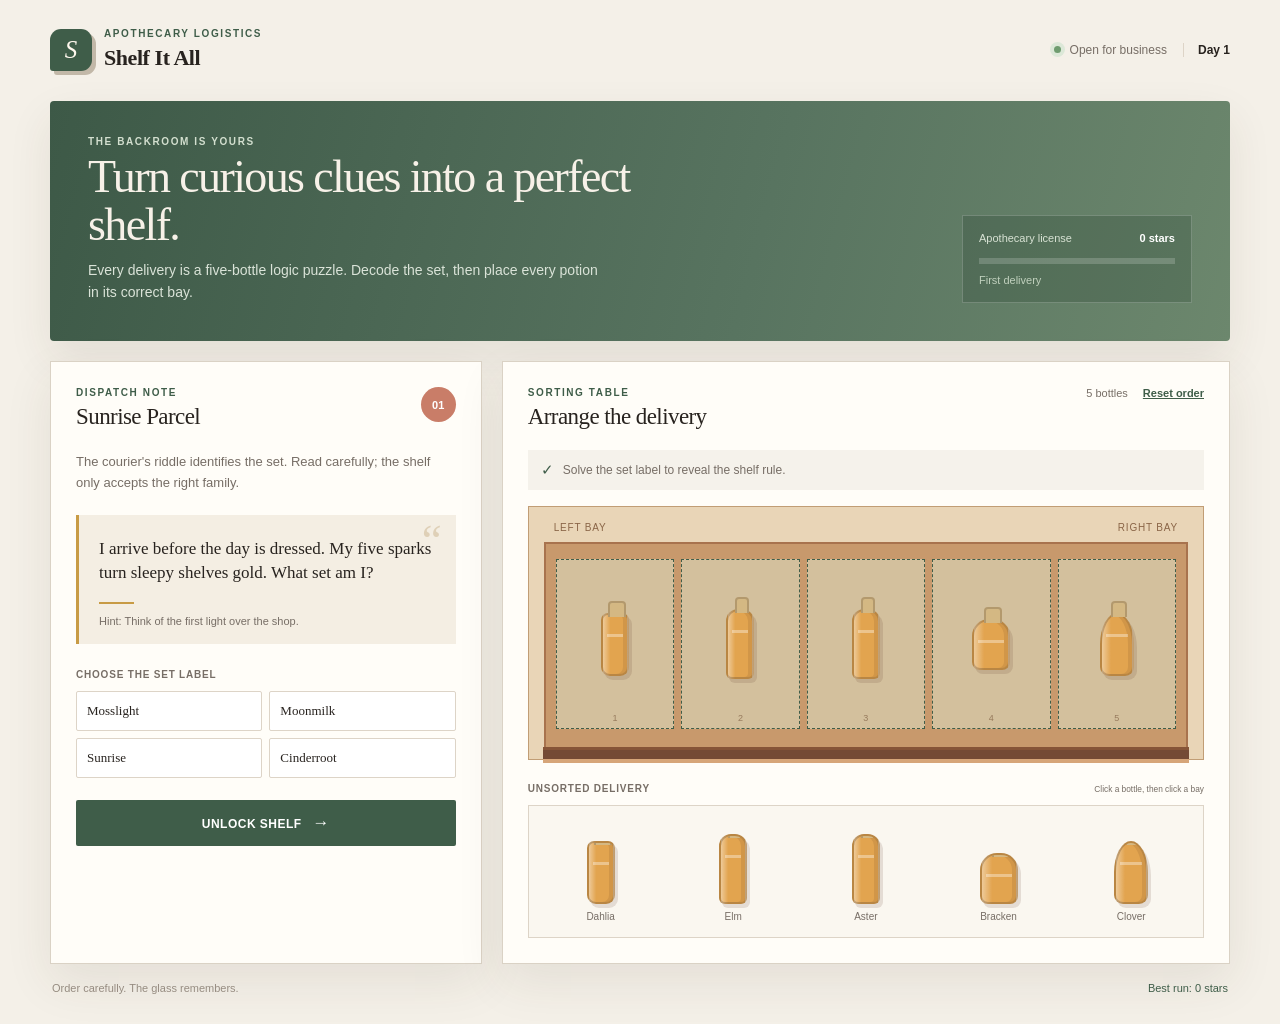
==== index.html @ c0764a6a "dsa" ====
<!doctype html>
<html lang="en">
<head>
	<meta charset="UTF-8">
	<meta name="viewport" content="width=device-width, initial-scale=1.0">
	<title>Shelf It All</title>
	<link rel="stylesheet" href="style.css">
</head>
<body>
	<main class="app-shell">
		<header class="topbar">
			<div class="brand-lockup"><div class="brand-mark" aria-hidden="true">S</div><div><p class="eyebrow">Apothecary logistics</p><h1>Shelf It All</h1></div></div>
			<div class="day-status"><span class="status-dot"></span><span>Open for business</span><strong id="day-label">Day 1</strong></div>
		</header>
		<section class="hero-strip">
			<div><p class="eyebrow">The backroom is yours</p><h2>Turn curious clues into a perfect shelf.</h2><p class="hero-copy">Every delivery is a five-bottle logic puzzle. Decode the set, then place every potion in its correct bay.</p></div>
			<div class="progress-card"><div class="progress-heading"><span>Apothecary license</span><strong id="score-label">0 stars</strong></div><div class="progress-track"><span id="progress-fill"></span></div><small id="progress-label">First delivery</small></div>
		</section>
		<section class="game-grid">
			<aside class="clue-panel panel">
				<div class="panel-heading"><div><p class="eyebrow">Dispatch note</p><h3 id="order-title">The Dawn Parcel</h3></div><span class="order-badge" id="order-badge">01</span></div>
				<p class="clue-intro">The courier's riddle identifies the set. Read carefully; the shelf only accepts the right family.</p>
				<div class="riddle-card"><span class="quote-mark">&#8220;</span><p id="riddle-text">Loading your first riddle...</p><span class="riddle-rule"></span><p class="riddle-hint" id="riddle-hint">Hint: every answer is a set label.</p></div>
				<div class="set-selector"><div class="section-label"><span>Choose the set label</span><span id="set-feedback" class="feedback"></span></div><div id="set-options" class="set-options"></div></div>
				<button class="primary-button" id="check-button" type="button">Unlock shelf <span>&rarr;</span></button><p class="message" id="game-message" role="status"></p>
			</aside>
			<section class="shelf-panel panel">
				<div class="shelf-heading"><div><p class="eyebrow">Sorting table</p><h3>Arrange the delivery</h3></div><div class="shelf-tools"><span id="bottle-count">5 bottles</span><button class="text-button" id="reset-button" type="button">Reset order</button></div></div>
				<div class="rule-strip"><span class="rule-icon">&#10003;</span><span id="rule-text">Solve the set label to reveal the shelf rule.</span></div>
				<div class="shelf-frame"><div class="shelf-topline"><span>Left bay</span><span>Right bay</span></div><div class="shelf-slots" id="shelf-slots"></div><div class="shelf-wood"></div></div>
				<div class="delivery-tray"><div class="tray-heading"><span>Unsorted delivery</span><small>Click a bottle, then click a bay</small></div><div class="bottle-tray" id="bottle-tray"></div></div>
			</section>
		</section>
		<footer class="footer-note"><span>Order carefully. The glass remembers.</span><span id="best-label">Best run: 0 stars</span></footer>
	</main>
	<script src="game.js"></script>
</body>
</html>
---- style.css ----
:root { --ink:#28231f; --muted:#776e66; --paper:#f4f0e8; --panel:#fffdf8; --line:#ddd4c7; --sage:#647b68; --sage-dark:#3f5d49; --gold:#c89b45; --rose:#c97d68; --wood-dark:#744a35; --shadow:0 18px 45px rgba(71,51,32,.09); }
* { box-sizing:border-box; }
body { margin:0; color:var(--ink); background:var(--paper); font-family:Georgia,'Times New Roman',serif; }
button { font:inherit; }
.app-shell { width:min(1180px,calc(100% - 40px)); margin:0 auto; padding:28px 0 30px; }
.topbar,.brand-lockup,.day-status,.progress-heading,.panel-heading,.shelf-heading,.shelf-tools,.section-label,.tray-heading,.footer-note { display:flex; align-items:center; }
.topbar { justify-content:space-between; padding-bottom:30px; }
.brand-lockup { gap:12px; }.brand-mark { width:42px;height:42px;display:grid;place-items:center;color:#fff8ee;background:var(--sage-dark);border-radius:11px 11px 11px 3px;font-size:25px;font-style:italic;box-shadow:4px 4px 0 #c2b8a8; }
.eyebrow { margin:0 0 5px;color:var(--sage-dark);font:700 10px/1.2 Arial,sans-serif;letter-spacing:.16em;text-transform:uppercase; } h1,h2,h3,p { margin-top:0; } h1 { margin:0;font-size:22px;letter-spacing:-.02em; }
.day-status { gap:9px;color:var(--muted);font:12px Arial,sans-serif; }.day-status strong { margin-left:7px;padding-left:14px;border-left:1px solid var(--line);color:var(--ink); }.status-dot { width:7px;height:7px;border-radius:50%;background:#6f9c6f;box-shadow:0 0 0 4px #dce8d8; }
.hero-strip { display:flex;justify-content:space-between;align-items:flex-end;gap:35px;padding:35px 38px 38px;border-radius:4px;color:#f7f1e8;background:linear-gradient(105deg,#3d5947,#587460 60%,#6c876d);box-shadow:var(--shadow); }.hero-strip .eyebrow { color:#d3dfcf; }
h2 { max-width:620px;margin-bottom:10px;font-size:clamp(28px,4vw,46px);font-weight:400;line-height:1.04;letter-spacing:-.035em; }.hero-copy { max-width:520px;margin-bottom:0;color:#dae3d8;font:14px/1.6 Arial,sans-serif; }
.progress-card { width:230px;padding:16px;border:1px solid rgba(255,255,255,.2);background:rgba(24,47,32,.2); }.progress-heading { justify-content:space-between;margin-bottom:14px;color:#d8e2d4;font:11px Arial,sans-serif; }.progress-heading strong { color:#fff; }.progress-track { height:6px;overflow:hidden;background:rgba(255,255,255,.18); }.progress-track span { display:block;width:0;height:100%;background:#e7be69;transition:width .5s ease; }.progress-card small { display:block;margin-top:10px;color:#c0d0bd;font:11px Arial,sans-serif; }
.game-grid { display:grid;grid-template-columns:minmax(280px,.83fr) minmax(500px,1.4fr);gap:20px;margin-top:20px; }.panel { padding:25px;background:var(--panel);border:1px solid rgba(203,192,176,.7);box-shadow:var(--shadow); }.panel-heading,.shelf-heading { justify-content:space-between;align-items:flex-start; } h3 { margin-bottom:0;font-size:23px;font-weight:400;letter-spacing:-.025em; }.order-badge { display:grid;place-items:center;width:35px;height:35px;color:#fff;border-radius:50%;background:var(--rose);font:700 11px Arial,sans-serif; }
.clue-intro { margin:22px 0;color:var(--muted);font:13px/1.55 Arial,sans-serif; }.riddle-card { position:relative;padding:22px 20px 17px;background:#f4eee3;border-left:3px solid var(--gold); }.quote-mark { position:absolute;top:3px;right:14px;color:#dfd0b7;font-size:45px;line-height:1; }.riddle-card p { position:relative;margin-bottom:16px;font-size:17px;line-height:1.45; }.riddle-rule { display:block;width:35px;height:2px;margin-bottom:11px;background:var(--gold); }.riddle-card .riddle-hint { margin:0;color:var(--muted);font:11px Arial,sans-serif; }
.set-selector { margin-top:25px; }.section-label { justify-content:space-between;margin-bottom:11px;color:var(--muted);font:700 10px Arial,sans-serif;letter-spacing:.08em;text-transform:uppercase; }.feedback { color:var(--sage-dark);font-size:10px; }.set-options { display:grid;grid-template-columns:repeat(2,1fr);gap:7px; }.set-option { padding:11px 10px;color:var(--ink);text-align:left;cursor:pointer;border:1px solid var(--line);border-radius:2px;background:#fff;font-size:13px;transition:border .2s,background .2s,transform .2s; }.set-option:hover { transform:translateY(-1px);border-color:var(--sage); }.set-option.selected { color:var(--sage-dark);border-color:var(--sage);background:#e8f0e6;box-shadow:inset 3px 0 var(--sage); }
.primary-button { width:100%;margin-top:22px;padding:13px 15px;color:#fff;cursor:pointer;border:0;border-radius:2px;background:var(--sage-dark);font:700 12px Arial,sans-serif;letter-spacing:.04em;text-transform:uppercase;transition:background .2s,transform .2s; }.primary-button span { margin-left:7px;font-size:17px; }.primary-button:hover { background:#314b3a;transform:translateY(-1px); }.message { min-height:17px;margin:12px 0 0;color:var(--rose);text-align:center;font:11px Arial,sans-serif; }
.shelf-tools { gap:15px;color:var(--muted);font:11px Arial,sans-serif; }.text-button { padding:0;color:var(--sage-dark);cursor:pointer;border:0;background:transparent;font:700 11px Arial,sans-serif;text-decoration:underline; }.rule-strip { display:flex;align-items:center;gap:9px;margin:20px 0 16px;padding:11px 13px;color:var(--muted);background:#f5f2eb;font:12px Arial,sans-serif; }.rule-icon { color:var(--sage-dark);font-size:15px; }
.shelf-frame { padding:15px 15px 0;background:#e9d5b7;border:1px solid #c19d75; }.shelf-topline { display:flex;justify-content:space-between;padding:0 10px 9px;color:#8a6547;font:10px Arial,sans-serif;letter-spacing:.08em;text-transform:uppercase; }.shelf-slots { display:grid;grid-template-columns:repeat(5,1fr);gap:7px;min-height:205px;padding:15px 10px 18px;background:#c8996c;border:2px solid #a8734e;border-bottom:0; }.shelf-slot { position:relative;display:flex;align-items:center;justify-content:center;min-width:0;border:1px dashed rgba(101,61,36,.46);background:rgba(255,239,210,.2); }.shelf-slot::after { content:attr(data-position);position:absolute;bottom:5px;color:rgba(102,65,40,.55);font:9px Arial,sans-serif; }.shelf-slot.active { border-color:var(--sage-dark);background:rgba(224,239,217,.45); }.shelf-wood { height:12px;margin:0 -1px;border-top:3px solid #865437;background:var(--wood-dark);box-shadow:0 4px 0 #d6a579; }
.delivery-tray { margin-top:23px; }.tray-heading { justify-content:space-between;margin-bottom:11px;color:var(--muted);font:700 10px Arial,sans-serif;letter-spacing:.08em;text-transform:uppercase; }.tray-heading small { font-weight:400;letter-spacing:0;text-transform:none; }.bottle-tray { display:grid;grid-template-columns:repeat(5,1fr);gap:9px;min-height:125px;padding:15px 10px 11px;border:1px solid var(--line);background:#faf7f0; }.bottle-card { display:flex;flex-direction:column;align-items:center;justify-content:flex-end;min-width:0;padding:5px 2px 3px;cursor:pointer;border:1px solid transparent;background:transparent;transition:transform .2s,border .2s,background .2s; }.bottle-card:hover,.bottle-card.selected { border-color:var(--gold);background:#fffaf0;transform:translateY(-3px); }.bottle-card span { max-width:100%;margin-top:7px;overflow:hidden;color:var(--muted);font:10px Arial,sans-serif;text-overflow:ellipsis;white-space:nowrap; }
.bottle { --liquid:#7b9b72;position:relative;width:28px;height:63px;border:2px solid rgba(63,45,34,.25);border-radius:7px 7px 9px 9px;background:linear-gradient(to right,rgba(255,255,255,.42),transparent 30%),var(--liquid);box-shadow:inset -4px 0 rgba(35,20,10,.09),3px 4px 0 rgba(80,45,24,.13); }.bottle::before { content:'';position:absolute;top:-14px;left:5px;width:14px;height:14px;border:2px solid rgba(63,45,34,.22);border-bottom:0;border-radius:4px 4px 0 0;background:#d4b883; }.bottle::after { content:'';position:absolute;top:19px;left:4px;right:4px;height:3px;background:rgba(255,255,255,.35); }.bottle.tall { height:70px;border-radius:12px 12px 6px 6px; }.bottle.tall::before { left:7px;width:10px; }.bottle.round { width:38px;height:51px;border-radius:17px 17px 8px 8px; }.bottle.round::before { left:10px;width:14px; }.bottle.pear { width:34px;height:63px;border-radius:50% 50% 9px 9px; }.bottle.pear::before { left:9px;width:12px; }
.footer-note { justify-content:space-between;padding:18px 2px 0;color:#968c81;font:11px Arial,sans-serif; }.footer-note span:last-child { color:var(--sage-dark); }.success-glow { animation:glow .8s ease; } @keyframes glow { 50% { box-shadow:0 0 0 5px rgba(200,155,69,.3),var(--shadow); } }
@media (max-width:800px) { .app-shell { width:min(100% - 24px,600px);padding-top:18px; }.hero-strip { display:block;padding:27px 24px; }.progress-card { width:100%;margin-top:25px; }.game-grid { grid-template-columns:1fr; }.topbar { padding-bottom:20px; } } @media (max-width:480px) { .day-status span:not(.status-dot) { display:none; }.panel { padding:18px; }.shelf-slots { min-height:170px;padding:10px 5px 18px;gap:4px; }.bottle-tray { gap:3px;padding-left:3px;padding-right:3px; }.bottle-card span { font-size:9px; }.footer-note { display:block;line-height:2; } }
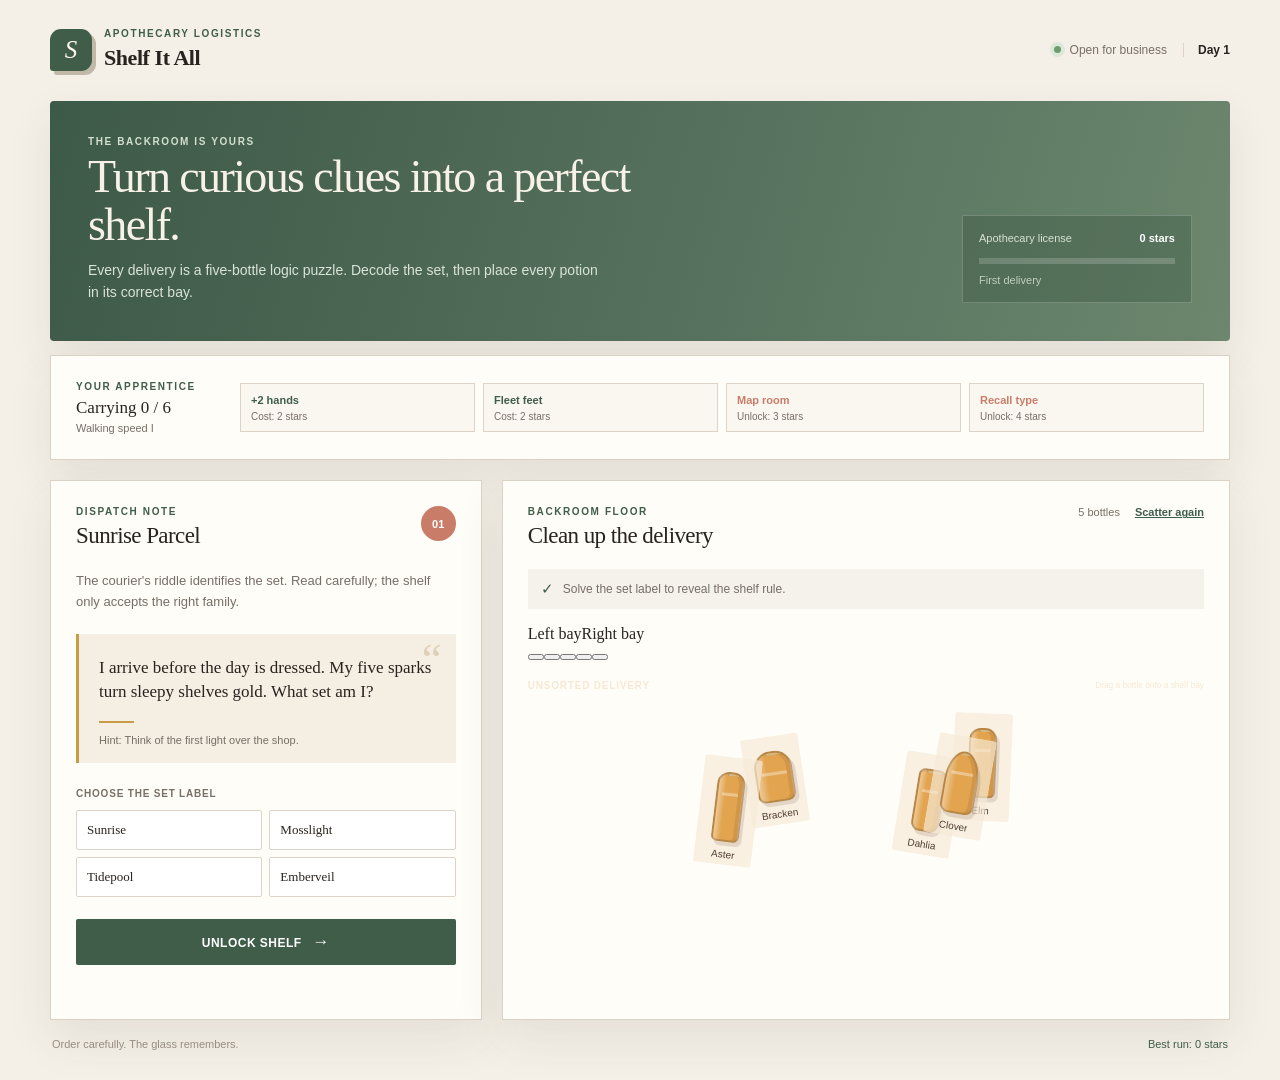
==== commit 44e423f9: "uh" ====
--- a/index.html
+++ b/index.html
@@ -16,6 +16,15 @@
 			<div><p class="eyebrow">The backroom is yours</p><h2>Turn curious clues into a perfect shelf.</h2><p class="hero-copy">Every delivery is a five-bottle logic puzzle. Decode the set, then place every potion in its correct bay.</p></div>
 			<div class="progress-card"><div class="progress-heading"><span>Apothecary license</span><strong id="score-label">0 stars</strong></div><div class="progress-track"><span id="progress-fill"></span></div><small id="progress-label">First delivery</small></div>
 		</section>
+		<section class="upgrade-bar panel">
+			<div class="player-readout"><p class="eyebrow">Your apprentice</p><strong id="carry-label">Carrying 0 / 6</strong><small id="speed-label">Walking speed I</small></div>
+			<div class="upgrade-actions">
+				<button class="upgrade-button" id="capacity-upgrade" type="button"><b>+2 hands</b><span>Cost: 2 stars</span></button>
+				<button class="upgrade-button" id="speed-upgrade" type="button"><b>Fleet feet</b><span>Cost: 2 stars</span></button>
+				<button class="upgrade-button locked" id="map-button" type="button"><b>Map room</b><span>Unlock: 3 stars</span></button>
+				<button class="upgrade-button locked" id="recall-button" type="button"><b>Recall type</b><span>Unlock: 4 stars</span></button>
+			</div>
+		</section>
 		<section class="game-grid">
 			<aside class="clue-panel panel">
 				<div class="panel-heading"><div><p class="eyebrow">Dispatch note</p><h3 id="order-title">The Dawn Parcel</h3></div><span class="order-badge" id="order-badge">01</span></div>
@@ -25,10 +34,13 @@
 				<button class="primary-button" id="check-button" type="button">Unlock shelf <span>&rarr;</span></button><p class="message" id="game-message" role="status"></p>
 			</aside>
 			<section class="shelf-panel panel">
-				<div class="shelf-heading"><div><p class="eyebrow">Sorting table</p><h3>Arrange the delivery</h3></div><div class="shelf-tools"><span id="bottle-count">5 bottles</span><button class="text-button" id="reset-button" type="button">Reset order</button></div></div>
+				<div class="shelf-heading"><div><p class="eyebrow">Backroom floor</p><h3>Clean up the delivery</h3></div><div class="shelf-tools"><span id="bottle-count">5 bottles</span><button class="text-button" id="reset-button" type="button">Scatter again</button></div></div>
 				<div class="rule-strip"><span class="rule-icon">&#10003;</span><span id="rule-text">Solve the set label to reveal the shelf rule.</span></div>
-				<div class="shelf-frame"><div class="shelf-topline"><span>Left bay</span><span>Right bay</span></div><div class="shelf-slots" id="shelf-slots"></div><div class="shelf-wood"></div></div>
-				<div class="delivery-tray"><div class="tray-heading"><span>Unsorted delivery</span><small>Click a bottle, then click a bay</small></div><div class="bottle-tray" id="bottle-tray"></div></div>
+				<div class="room-scene" id="room-scene">
+					<div class="wall-shelf"><div class="shelf-topline"><span>Left bay</span><span>Right bay</span></div><div class="shelf-slots" id="shelf-slots"></div><div class="shelf-wood"></div></div>
+					<div class="floor-label">Unsorted delivery <small>Drag a bottle onto a shelf bay</small></div>
+					<div class="bottle-tray" id="bottle-tray"></div>
+				</div>
 			</section>
 		</section>
 		<footer class="footer-note"><span>Order carefully. The glass remembers.</span><span id="best-label">Best run: 0 stars</span></footer>
--- a/style.css
+++ b/style.css
@@ -11,13 +11,14 @@
 .hero-strip { display:flex;justify-content:space-between;align-items:flex-end;gap:35px;padding:35px 38px 38px;border-radius:4px;color:#f7f1e8;background:linear-gradient(105deg,#3d5947,#587460 60%,#6c876d);box-shadow:var(--shadow); }.hero-strip .eyebrow { color:#d3dfcf; }
 h2 { max-width:620px;margin-bottom:10px;font-size:clamp(28px,4vw,46px);font-weight:400;line-height:1.04;letter-spacing:-.035em; }.hero-copy { max-width:520px;margin-bottom:0;color:#dae3d8;font:14px/1.6 Arial,sans-serif; }
 .progress-card { width:230px;padding:16px;border:1px solid rgba(255,255,255,.2);background:rgba(24,47,32,.2); }.progress-heading { justify-content:space-between;margin-bottom:14px;color:#d8e2d4;font:11px Arial,sans-serif; }.progress-heading strong { color:#fff; }.progress-track { height:6px;overflow:hidden;background:rgba(255,255,255,.18); }.progress-track span { display:block;width:0;height:100%;background:#e7be69;transition:width .5s ease; }.progress-card small { display:block;margin-top:10px;color:#c0d0bd;font:11px Arial,sans-serif; }
+.upgrade-bar { display:flex;align-items:center;justify-content:space-between;gap:24px;margin-top:14px;padding:15px 20px; }.player-readout { min-width:140px; }.player-readout strong { display:block;font-size:17px;font-weight:400; }.player-readout small { display:block;margin-top:4px;color:var(--muted);font:11px Arial,sans-serif; }.upgrade-actions { display:grid;grid-template-columns:repeat(4,1fr);gap:8px;width:100%; }.upgrade-button { min-height:49px;padding:8px 10px;text-align:left;cursor:pointer;border:1px solid var(--line);background:#faf7f0;transition:border .2s,transform .2s,background .2s; }.upgrade-button:hover:not(:disabled) { transform:translateY(-2px);border-color:var(--sage);background:#f0f5ed; }.upgrade-button b,.upgrade-button span { display:block; }.upgrade-button b { color:var(--sage-dark);font:700 11px Arial,sans-serif; }.upgrade-button span { margin-top:5px;color:var(--muted);font:10px Arial,sans-serif; }.upgrade-button:disabled { cursor:default;opacity:.6; }.upgrade-button.locked b { color:var(--rose); }.upgrade-button.unlocked { border-color:var(--sage);background:#e8f0e6; }
 .game-grid { display:grid;grid-template-columns:minmax(280px,.83fr) minmax(500px,1.4fr);gap:20px;margin-top:20px; }.panel { padding:25px;background:var(--panel);border:1px solid rgba(203,192,176,.7);box-shadow:var(--shadow); }.panel-heading,.shelf-heading { justify-content:space-between;align-items:flex-start; } h3 { margin-bottom:0;font-size:23px;font-weight:400;letter-spacing:-.025em; }.order-badge { display:grid;place-items:center;width:35px;height:35px;color:#fff;border-radius:50%;background:var(--rose);font:700 11px Arial,sans-serif; }
 .clue-intro { margin:22px 0;color:var(--muted);font:13px/1.55 Arial,sans-serif; }.riddle-card { position:relative;padding:22px 20px 17px;background:#f4eee3;border-left:3px solid var(--gold); }.quote-mark { position:absolute;top:3px;right:14px;color:#dfd0b7;font-size:45px;line-height:1; }.riddle-card p { position:relative;margin-bottom:16px;font-size:17px;line-height:1.45; }.riddle-rule { display:block;width:35px;height:2px;margin-bottom:11px;background:var(--gold); }.riddle-card .riddle-hint { margin:0;color:var(--muted);font:11px Arial,sans-serif; }
 .set-selector { margin-top:25px; }.section-label { justify-content:space-between;margin-bottom:11px;color:var(--muted);font:700 10px Arial,sans-serif;letter-spacing:.08em;text-transform:uppercase; }.feedback { color:var(--sage-dark);font-size:10px; }.set-options { display:grid;grid-template-columns:repeat(2,1fr);gap:7px; }.set-option { padding:11px 10px;color:var(--ink);text-align:left;cursor:pointer;border:1px solid var(--line);border-radius:2px;background:#fff;font-size:13px;transition:border .2s,background .2s,transform .2s; }.set-option:hover { transform:translateY(-1px);border-color:var(--sage); }.set-option.selected { color:var(--sage-dark);border-color:var(--sage);background:#e8f0e6;box-shadow:inset 3px 0 var(--sage); }
 .primary-button { width:100%;margin-top:22px;padding:13px 15px;color:#fff;cursor:pointer;border:0;border-radius:2px;background:var(--sage-dark);font:700 12px Arial,sans-serif;letter-spacing:.04em;text-transform:uppercase;transition:background .2s,transform .2s; }.primary-button span { margin-left:7px;font-size:17px; }.primary-button:hover { background:#314b3a;transform:translateY(-1px); }.message { min-height:17px;margin:12px 0 0;color:var(--rose);text-align:center;font:11px Arial,sans-serif; }
 .shelf-tools { gap:15px;color:var(--muted);font:11px Arial,sans-serif; }.text-button { padding:0;color:var(--sage-dark);cursor:pointer;border:0;background:transparent;font:700 11px Arial,sans-serif;text-decoration:underline; }.rule-strip { display:flex;align-items:center;gap:9px;margin:20px 0 16px;padding:11px 13px;color:var(--muted);background:#f5f2eb;font:12px Arial,sans-serif; }.rule-icon { color:var(--sage-dark);font-size:15px; }
-.shelf-frame { padding:15px 15px 0;background:#e9d5b7;border:1px solid #c19d75; }.shelf-topline { display:flex;justify-content:space-between;padding:0 10px 9px;color:#8a6547;font:10px Arial,sans-serif;letter-spacing:.08em;text-transform:uppercase; }.shelf-slots { display:grid;grid-template-columns:repeat(5,1fr);gap:7px;min-height:205px;padding:15px 10px 18px;background:#c8996c;border:2px solid #a8734e;border-bottom:0; }.shelf-slot { position:relative;display:flex;align-items:center;justify-content:center;min-width:0;border:1px dashed rgba(101,61,36,.46);background:rgba(255,239,210,.2); }.shelf-slot::after { content:attr(data-position);position:absolute;bottom:5px;color:rgba(102,65,40,.55);font:9px Arial,sans-serif; }.shelf-slot.active { border-color:var(--sage-dark);background:rgba(224,239,217,.45); }.shelf-wood { height:12px;margin:0 -1px;border-top:3px solid #865437;background:var(--wood-dark);box-shadow:0 4px 0 #d6a579; }
-.delivery-tray { margin-top:23px; }.tray-heading { justify-content:space-between;margin-bottom:11px;color:var(--muted);font:700 10px Arial,sans-serif;letter-spacing:.08em;text-transform:uppercase; }.tray-heading small { font-weight:400;letter-spacing:0;text-transform:none; }.bottle-tray { display:grid;grid-template-columns:repeat(5,1fr);gap:9px;min-height:125px;padding:15px 10px 11px;border:1px solid var(--line);background:#faf7f0; }.bottle-card { display:flex;flex-direction:column;align-items:center;justify-content:flex-end;min-width:0;padding:5px 2px 3px;cursor:pointer;border:1px solid transparent;background:transparent;transition:transform .2s,border .2s,background .2s; }.bottle-card:hover,.bottle-card.selected { border-color:var(--gold);background:#fffaf0;transform:translateY(-3px); }.bottle-card span { max-width:100%;margin-top:7px;overflow:hidden;color:var(--muted);font:10px Arial,sans-serif;text-overflow:ellipsis;white-space:nowrap; }
+.room-scene.map-visible .shelf-slot::before { content:attr(data-target);position:absolute;top:7px;left:0;right:0;color:var(--sage-dark);text-align:center;font:700 9px Arial,sans-serif; }.room-scene.map-visible .bottle-card { outline:1px dashed rgba(200,155,69,.65); }.room-scene.map-visible::before { content:'MAP REVEALED: follow the numbered bays';position:absolute;z-index:4;right:12px;bottom:10px;padding:5px 8px;color:#fff8ee;background:rgba(63,93,73,.88);font:700 9px Arial,sans-serif;letter-spacing:.05em; }
+.floor-label { position:relative;z-index:2; display:flex;justify-content:space-between; margin-top:19px; color:#f6e8d4; font:700 10px Arial,sans-serif; letter-spacing:.08em; text-transform:uppercase; }.floor-label small { font-weight:400; letter-spacing:0; text-transform:none; }.bottle-tray { position:relative;z-index:2; min-height:154px; margin:5px -4px 0; border:0; background:transparent; }.bottle-card { position:absolute;display:flex;flex-direction:column;align-items:center;justify-content:flex-end;min-width:58px;padding:7px 4px 4px;cursor:grab;border:1px solid transparent;border-radius:3px;background:rgba(246,235,215,.68);transition:transform .2s,border .2s,background .2s; }.bottle-card:hover,.bottle-card.selected { z-index:4;border-color:var(--gold);background:#fffaf0;transform:translateY(-5px) rotate(0deg); }.bottle-card.dragging { cursor:grabbing; transform:scale(1.12) rotate(0deg); box-shadow:0 14px 22px rgba(49,30,20,.3); }.bottle-card span { max-width:100%;margin-top:7px;overflow:hidden;color:#4f3d32;font:10px Arial,sans-serif;text-overflow:ellipsis;white-space:nowrap; }
 .bottle { --liquid:#7b9b72;position:relative;width:28px;height:63px;border:2px solid rgba(63,45,34,.25);border-radius:7px 7px 9px 9px;background:linear-gradient(to right,rgba(255,255,255,.42),transparent 30%),var(--liquid);box-shadow:inset -4px 0 rgba(35,20,10,.09),3px 4px 0 rgba(80,45,24,.13); }.bottle::before { content:'';position:absolute;top:-14px;left:5px;width:14px;height:14px;border:2px solid rgba(63,45,34,.22);border-bottom:0;border-radius:4px 4px 0 0;background:#d4b883; }.bottle::after { content:'';position:absolute;top:19px;left:4px;right:4px;height:3px;background:rgba(255,255,255,.35); }.bottle.tall { height:70px;border-radius:12px 12px 6px 6px; }.bottle.tall::before { left:7px;width:10px; }.bottle.round { width:38px;height:51px;border-radius:17px 17px 8px 8px; }.bottle.round::before { left:10px;width:14px; }.bottle.pear { width:34px;height:63px;border-radius:50% 50% 9px 9px; }.bottle.pear::before { left:9px;width:12px; }
 .footer-note { justify-content:space-between;padding:18px 2px 0;color:#968c81;font:11px Arial,sans-serif; }.footer-note span:last-child { color:var(--sage-dark); }.success-glow { animation:glow .8s ease; } @keyframes glow { 50% { box-shadow:0 0 0 5px rgba(200,155,69,.3),var(--shadow); } }
-@media (max-width:800px) { .app-shell { width:min(100% - 24px,600px);padding-top:18px; }.hero-strip { display:block;padding:27px 24px; }.progress-card { width:100%;margin-top:25px; }.game-grid { grid-template-columns:1fr; }.topbar { padding-bottom:20px; } } @media (max-width:480px) { .day-status span:not(.status-dot) { display:none; }.panel { padding:18px; }.shelf-slots { min-height:170px;padding:10px 5px 18px;gap:4px; }.bottle-tray { gap:3px;padding-left:3px;padding-right:3px; }.bottle-card span { font-size:9px; }.footer-note { display:block;line-height:2; } }
+@media (max-width:800px) { .app-shell { width:min(100% - 24px,600px);padding-top:18px; }.hero-strip { display:block;padding:27px 24px; }.progress-card { width:100%;margin-top:25px; }.upgrade-bar { display:block; }.upgrade-actions { margin-top:14px; }.game-grid { grid-template-columns:1fr; }.topbar { padding-bottom:20px; } } @media (max-width:480px) { .day-status span:not(.status-dot) { display:none; }.panel { padding:18px; }.upgrade-actions { grid-template-columns:repeat(2,1fr); }.shelf-slots { min-height:170px;padding:10px 5px 18px;gap:4px; }.bottle-tray { gap:3px;padding-left:3px;padding-right:3px; }.bottle-card span { font-size:9px; }.footer-note { display:block;line-height:2; } }
